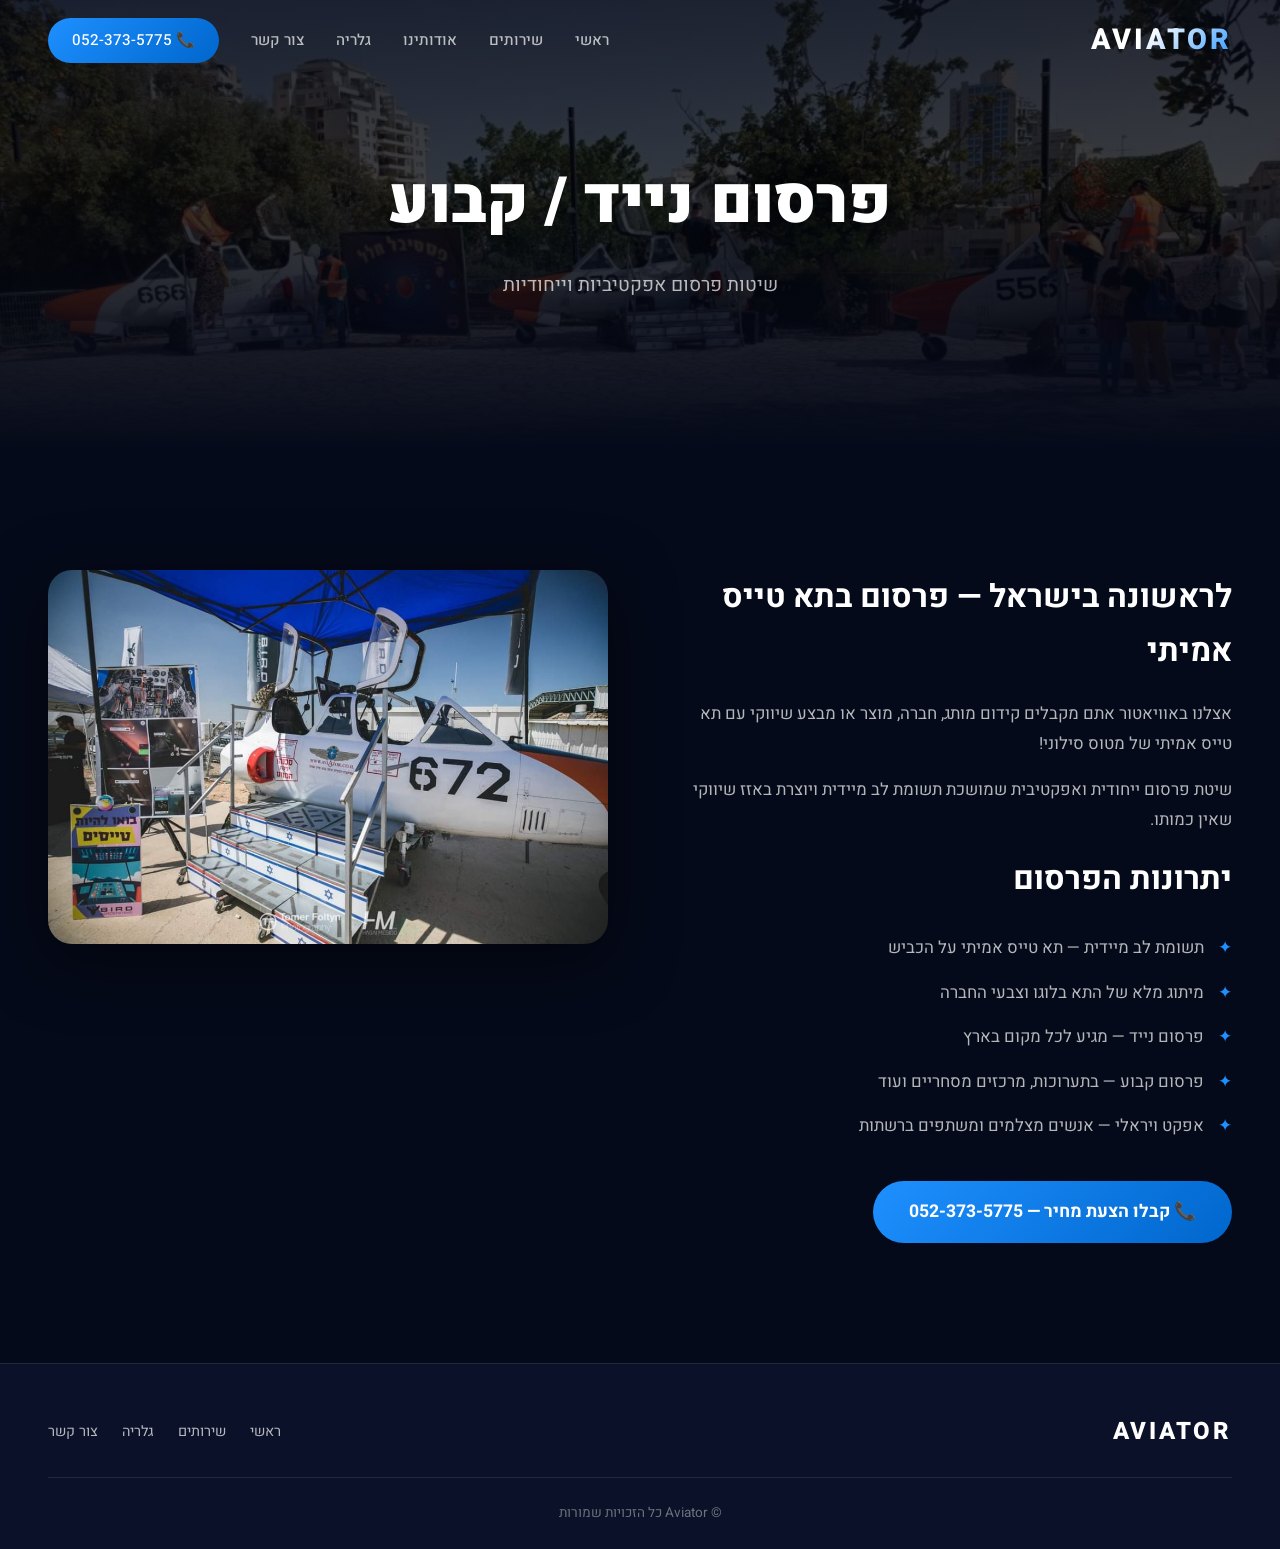
==== advertising.html @ 3ad4fd41 "first commit" ====
<!DOCTYPE html>
<html lang="he" dir="rtl">

<head>
    <meta charset="UTF-8">
    <meta name="viewport" content="width=device-width, initial-scale=1.0">
    <title>פרסום — AVIATOR</title>
    <meta name="description" content="קידום מותג, חברה, מוצר או מבצע שיווקי עם תא טייס אמיתי של מטוס סילוני">
    <link rel="stylesheet" href="styles.css">
</head>

<body>
    <nav class="navbar scrolled" id="navbar">
        <div class="container">
            <a href="index.html" class="nav-logo">AVIATOR</a>
            <div class="nav-links" id="navLinks">
                <a href="index.html">ראשי</a><a href="index.html#services">שירותים</a><a
                    href="index.html#about">אודותינו</a><a href="gallery.html">גלריה</a><a href="index.html#contact">צור
                    קשר</a>
                <a href="tel:+972523735775" class="nav-cta">📞 052-373-5775</a>
            </div>
            <button class="nav-toggle" id="navToggle"
                aria-label="תפריט"><span></span><span></span><span></span></button>
        </div>
    </nav>

    <section class="page-hero">
        <div class="hero-bg"><img src="images/service-advertising.jpg" alt="פרסום"></div>
        <div class="hero-overlay"></div>
        <div class="page-hero-content">
            <h1 class="reveal">פרסום נייד / קבוע</h1>
            <p class="reveal reveal-delay-1">שיטות פרסום אפקטיביות וייחודיות</p>
        </div>
    </section>

    <section class="page-content">
        <div class="container">
            <div class="page-content-grid">
                <div class="page-text reveal">
                    <h2>לראשונה בישראל — פרסום בתא טייס אמיתי</h2>
                    <p>אצלנו באוויאטור אתם מקבלים קידום מותג, חברה, מוצר או מבצע שיווקי עם תא טייס אמיתי של מטוס סילוני!
                    </p>
                    <p>שיטת פרסום ייחודית ואפקטיבית שמושכת תשומת לב מיידית ויוצרת באזז שיווקי שאין כמותו.</p>

                    <h2>יתרונות הפרסום</h2>
                    <ul>
                        <li>תשומת לב מיידית — תא טייס אמיתי על הכביש</li>
                        <li>מיתוג מלא של התא בלוגו וצבעי החברה</li>
                        <li>פרסום נייד — מגיע לכל מקום בארץ</li>
                        <li>פרסום קבוע — בתערוכות, מרכזים מסחריים ועוד</li>
                        <li>אפקט ויראלי — אנשים מצלמים ומשתפים ברשתות</li>
                    </ul>

                    <div style="margin-top: 32px;">
                        <a href="tel:+972523735775" class="btn-primary">📞 קבלו הצעת מחיר — 052-373-5775</a>
                    </div>
                </div>
                <div class="page-image reveal reveal-delay-2">
                    <img src="images/cockpit-outdoor.jpg" alt="פרסום עם תא טייס">
                </div>
            </div>
        </div>
    </section>

    <footer class="footer">
        <div class="container">
            <div class="footer-content">
                <div class="footer-logo">AVIATOR</div>
                <div class="footer-links"><a href="index.html">ראשי</a><a href="index.html#services">שירותים</a><a
                        href="gallery.html">גלריה</a><a href="index.html#contact">צור קשר</a></div>
            </div>
            <div class="footer-bottom">
                <p>© Aviator כל הזכויות שמורות</p>
            </div>
        </div>
    </footer>
    <script src="script.js"></script>
</body>

</html>
---- styles.css ----
/* ═══════════════════════════════════════════════
   AVIATOR — Modern Redesign
   Premium Dark Aviation Theme
   ═══════════════════════════════════════════════ */

@import url('https://fonts.googleapis.com/css2?family=Heebo:wght@300;400;500;600;700;800;900&display=swap');

/* ── CSS Variables ── */
:root {
    --bg-primary: #050a1a;
    --bg-secondary: #0a1128;
    --bg-card: rgba(15, 25, 60, 0.7);
    --bg-glass: rgba(255, 255, 255, 0.05);
    --border-glass: rgba(255, 255, 255, 0.1);

    --text-primary: #ffffff;
    --text-secondary: rgba(255, 255, 255, 0.7);
    --text-muted: rgba(255, 255, 255, 0.4);

    --accent-blue: #1e90ff;
    --accent-blue-glow: rgba(30, 144, 255, 0.3);
    --accent-amber: #f59e0b;
    --accent-amber-glow: rgba(245, 158, 11, 0.3);
    --accent-gradient: linear-gradient(135deg, #1e90ff, #0066cc);
    --accent-gradient-hover: linear-gradient(135deg, #3da0ff, #1e90ff);

    --radius-sm: 8px;
    --radius-md: 16px;
    --radius-lg: 24px;
    --radius-xl: 32px;

    --shadow-sm: 0 2px 8px rgba(0, 0, 0, 0.3);
    --shadow-md: 0 8px 32px rgba(0, 0, 0, 0.4);
    --shadow-lg: 0 16px 64px rgba(0, 0, 0, 0.5);
    --shadow-glow: 0 0 40px var(--accent-blue-glow);

    --transition-fast: 0.2s cubic-bezier(0.4, 0, 0.2, 1);
    --transition-smooth: 0.4s cubic-bezier(0.4, 0, 0.2, 1);
    --transition-bounce: 0.5s cubic-bezier(0.34, 1.56, 0.64, 1);

    --container-max: 1280px;
    --section-padding: clamp(60px, 10vw, 120px);
}

/* ── Reset ── */
*,
*::before,
*::after {
    margin: 0;
    padding: 0;
    box-sizing: border-box;
}

html {
    scroll-behavior: smooth;
    font-size: 16px;
}

body {
    font-family: 'Heebo', sans-serif;
    background: var(--bg-primary);
    color: var(--text-primary);
    direction: rtl;
    min-height: 100vh;
    overflow-x: hidden;
    line-height: 1.7;
    -webkit-font-smoothing: antialiased;
}

img {
    max-width: 100%;
    height: auto;
    display: block;
}

a {
    text-decoration: none;
    color: inherit;
}

ul {
    list-style: none;
}

.container {
    max-width: var(--container-max);
    margin: 0 auto;
    padding: 0 clamp(20px, 4vw, 48px);
}

/* ── Section Animations ── */
.reveal {
    opacity: 0;
    transform: translateY(40px);
    transition: opacity 0.8s ease, transform 0.8s ease;
}

.reveal.visible {
    opacity: 1;
    transform: translateY(0);
}

.reveal-delay-1 {
    transition-delay: 0.1s;
}

.reveal-delay-2 {
    transition-delay: 0.2s;
}

.reveal-delay-3 {
    transition-delay: 0.3s;
}

.reveal-delay-4 {
    transition-delay: 0.4s;
}

.reveal-delay-5 {
    transition-delay: 0.5s;
}

.reveal-delay-6 {
    transition-delay: 0.6s;
}

/* ═══════════════════════════════════════════════
   NAVIGATION
   ═══════════════════════════════════════════════ */
.navbar {
    position: fixed;
    top: 0;
    right: 0;
    left: 0;
    z-index: 1000;
    padding: 16px 0;
    background: transparent;
    transition: background var(--transition-smooth), backdrop-filter var(--transition-smooth), padding var(--transition-smooth);
}

.navbar.scrolled {
    background: rgba(5, 10, 26, 0.85);
    backdrop-filter: blur(20px);
    -webkit-backdrop-filter: blur(20px);
    border-bottom: 1px solid var(--border-glass);
    padding: 10px 0;
}

.navbar .container {
    display: flex;
    align-items: center;
    justify-content: space-between;
}

.nav-logo {
    font-size: 1.8rem;
    font-weight: 800;
    letter-spacing: 3px;
    background: linear-gradient(135deg, #fff 40%, var(--accent-blue));
    -webkit-background-clip: text;
    -webkit-text-fill-color: transparent;
    background-clip: text;
}

.nav-logo span {
    -webkit-text-fill-color: var(--accent-amber);
    color: var(--accent-amber);
}

.nav-links {
    display: flex;
    align-items: center;
    gap: 32px;
}

.nav-links a {
    font-size: 0.95rem;
    font-weight: 500;
    color: var(--text-secondary);
    position: relative;
    transition: color var(--transition-fast);
}

.nav-links a::after {
    content: '';
    position: absolute;
    bottom: -4px;
    right: 0;
    width: 0;
    height: 2px;
    background: var(--accent-blue);
    transition: width var(--transition-smooth);
}

.nav-links a:hover {
    color: var(--text-primary);
}

.nav-links a:hover::after {
    width: 100%;
}

.nav-cta {
    display: inline-flex;
    align-items: center;
    gap: 8px;
    padding: 10px 24px;
    background: var(--accent-gradient);
    color: #fff !important;
    border-radius: 50px;
    font-weight: 600;
    font-size: 0.95rem;
    transition: transform var(--transition-fast), box-shadow var(--transition-fast);
    border: none;
    cursor: pointer;
}

.nav-cta:hover {
    transform: translateY(-2px);
    box-shadow: var(--shadow-glow);
}

.nav-cta::after {
    display: none !important;
}

/* Mobile nav */
.nav-toggle {
    display: none;
    flex-direction: column;
    gap: 5px;
    cursor: pointer;
    background: none;
    border: none;
    padding: 8px;
}

.nav-toggle span {
    width: 24px;
    height: 2px;
    background: var(--text-primary);
    transition: var(--transition-fast);
    border-radius: 2px;
}

/* ═══════════════════════════════════════════════
   HERO SECTION
   ═══════════════════════════════════════════════ */
.hero {
    position: relative;
    min-height: 100vh;
    display: flex;
    align-items: center;
    justify-content: center;
    overflow: hidden;
}

.hero-bg {
    position: absolute;
    inset: 0;
    z-index: 0;
}

.hero-bg img {
    width: 100%;
    height: 100%;
    object-fit: cover;
    object-position: center 30%;
    filter: brightness(0.35) saturate(1.2);
}

.hero-overlay {
    position: absolute;
    inset: 0;
    background:
        linear-gradient(180deg,
            rgba(5, 10, 26, 0.5) 0%,
            rgba(5, 10, 26, 0.2) 40%,
            rgba(5, 10, 26, 0.6) 70%,
            rgba(5, 10, 26, 1) 100%);
    z-index: 1;
}

.hero-content {
    position: relative;
    z-index: 2;
    text-align: center;
    max-width: 900px;
    padding: 0 24px;
}

.hero-badge {
    display: inline-flex;
    align-items: center;
    gap: 8px;
    padding: 8px 20px;
    background: var(--bg-glass);
    border: 1px solid var(--border-glass);
    border-radius: 50px;
    font-size: 0.85rem;
    font-weight: 500;
    color: var(--accent-amber);
    margin-bottom: 24px;
    backdrop-filter: blur(10px);
}

.hero-badge::before {
    content: '✈';
    font-size: 1rem;
}

.hero-title {
    font-size: clamp(2.5rem, 6vw, 4.5rem);
    font-weight: 900;
    line-height: 1.15;
    margin-bottom: 20px;
    letter-spacing: -1px;
}

.hero-title .highlight {
    background: linear-gradient(135deg, var(--accent-blue), var(--accent-amber));
    -webkit-background-clip: text;
    -webkit-text-fill-color: transparent;
    background-clip: text;
}

.hero-subtitle {
    font-size: clamp(1.1rem, 2vw, 1.35rem);
    color: var(--text-secondary);
    margin-bottom: 40px;
    max-width: 700px;
    margin-left: auto;
    margin-right: auto;
    font-weight: 300;
    line-height: 1.8;
}

.hero-actions {
    display: flex;
    align-items: center;
    justify-content: center;
    gap: 16px;
    flex-wrap: wrap;
}

.btn-primary {
    display: inline-flex;
    align-items: center;
    gap: 10px;
    padding: 16px 36px;
    background: var(--accent-gradient);
    color: #fff;
    border-radius: 50px;
    font-weight: 700;
    font-size: 1.1rem;
    transition: transform var(--transition-fast), box-shadow var(--transition-fast);
    border: none;
    cursor: pointer;
    font-family: inherit;
}

.btn-primary:hover {
    transform: translateY(-3px);
    box-shadow: 0 12px 40px var(--accent-blue-glow);
}

.btn-secondary {
    display: inline-flex;
    align-items: center;
    gap: 10px;
    padding: 16px 36px;
    background: transparent;
    color: var(--text-primary);
    border: 2px solid var(--border-glass);
    border-radius: 50px;
    font-weight: 600;
    font-size: 1.1rem;
    transition: var(--transition-fast);
    cursor: pointer;
    font-family: inherit;
    backdrop-filter: blur(8px);
}

.btn-secondary:hover {
    background: var(--bg-glass);
    border-color: var(--accent-blue);
    transform: translateY(-3px);
}

.hero-scroll-indicator {
    position: absolute;
    bottom: 32px;
    left: 50%;
    transform: translateX(-50%);
    z-index: 2;
    display: flex;
    flex-direction: column;
    align-items: center;
    gap: 8px;
    color: var(--text-muted);
    font-size: 0.8rem;
    animation: bounce 2s infinite;
}

.hero-scroll-indicator .arrow {
    width: 24px;
    height: 24px;
    border-left: 2px solid var(--text-muted);
    border-bottom: 2px solid var(--text-muted);
    transform: rotate(-45deg);
}

@keyframes bounce {

    0%,
    100% {
        transform: translateX(-50%) translateY(0);
    }

    50% {
        transform: translateX(-50%) translateY(10px);
    }
}

/* ═══════════════════════════════════════════════
   SECTION HEADERS
   ═══════════════════════════════════════════════ */
.section-header {
    text-align: center;
    margin-bottom: 64px;
}

.section-tag {
    display: inline-flex;
    align-items: center;
    gap: 8px;
    padding: 6px 16px;
    background: var(--accent-blue-glow);
    border: 1px solid rgba(30, 144, 255, 0.2);
    border-radius: 50px;
    font-size: 0.8rem;
    font-weight: 600;
    color: var(--accent-blue);
    text-transform: uppercase;
    letter-spacing: 2px;
    margin-bottom: 16px;
}

.section-title {
    font-size: clamp(2rem, 4vw, 3rem);
    font-weight: 800;
    margin-bottom: 16px;
    line-height: 1.2;
}

.section-subtitle {
    font-size: 1.1rem;
    color: var(--text-secondary);
    max-width: 600px;
    margin: 0 auto;
    font-weight: 300;
}

/* ═══════════════════════════════════════════════
   SERVICES SECTION
   ═══════════════════════════════════════════════ */
.services {
    padding: var(--section-padding) 0;
    position: relative;
}

.services::before {
    content: '';
    position: absolute;
    top: -200px;
    left: 50%;
    width: 600px;
    height: 600px;
    background: radial-gradient(circle, var(--accent-blue-glow) 0%, transparent 70%);
    transform: translateX(-50%);
    pointer-events: none;
    opacity: 0.3;
}

.services-grid {
    display: grid;
    grid-template-columns: repeat(3, 1fr);
    gap: 24px;
}

.service-card {
    position: relative;
    border-radius: var(--radius-lg);
    overflow: hidden;
    cursor: pointer;
    aspect-ratio: 4 / 3;
}

.service-card img {
    width: 100%;
    height: 100%;
    object-fit: cover;
    transition: transform 0.6s ease, filter 0.6s ease;
}

.service-card:hover img {
    transform: scale(1.1);
    filter: brightness(0.3);
}

.service-card-overlay {
    position: absolute;
    inset: 0;
    background: linear-gradient(180deg,
            transparent 30%,
            rgba(5, 10, 26, 0.7) 70%,
            rgba(5, 10, 26, 0.95) 100%);
    display: flex;
    flex-direction: column;
    justify-content: flex-end;
    padding: 32px;
    transition: background var(--transition-smooth);
}

.service-card:hover .service-card-overlay {
    background: linear-gradient(180deg,
            rgba(5, 10, 26, 0.4) 0%,
            rgba(5, 10, 26, 0.9) 100%);
}

.service-card-icon {
    width: 48px;
    height: 48px;
    background: var(--accent-gradient);
    border-radius: 12px;
    display: flex;
    align-items: center;
    justify-content: center;
    font-size: 1.4rem;
    margin-bottom: 16px;
    transition: transform var(--transition-bounce);
}

.service-card:hover .service-card-icon {
    transform: scale(1.15);
}

.service-card h3 {
    font-size: 1.4rem;
    font-weight: 700;
    margin-bottom: 8px;
}

.service-card p {
    font-size: 0.9rem;
    color: var(--text-secondary);
    opacity: 0;
    transform: translateY(10px);
    transition: opacity var(--transition-smooth), transform var(--transition-smooth);
    line-height: 1.6;
}

.service-card:hover p {
    opacity: 1;
    transform: translateY(0);
}

.service-card-arrow {
    position: absolute;
    top: 24px;
    left: 24px;
    width: 40px;
    height: 40px;
    background: var(--bg-glass);
    border: 1px solid var(--border-glass);
    border-radius: 50%;
    display: flex;
    align-items: center;
    justify-content: center;
    font-size: 1.1rem;
    opacity: 0;
    transform: translateY(10px) rotate(-45deg);
    transition: var(--transition-smooth);
}

.service-card:hover .service-card-arrow {
    opacity: 1;
    transform: translateY(0) rotate(-45deg);
}

/* ═══════════════════════════════════════════════
   ABOUT SECTION
   ═══════════════════════════════════════════════ */
.about {
    padding: var(--section-padding) 0;
    position: relative;
}

.about-grid {
    display: grid;
    grid-template-columns: 1.2fr 1fr;
    gap: 64px;
    align-items: center;
}

.about-text h2 {
    font-size: clamp(2rem, 4vw, 3rem);
    font-weight: 800;
    margin-bottom: 24px;
    line-height: 1.2;
}

.about-text .highlight-text {
    color: var(--accent-blue);
}

.about-text p {
    color: var(--text-secondary);
    font-size: 1.05rem;
    margin-bottom: 20px;
    line-height: 1.8;
}

.about-stats {
    display: grid;
    grid-template-columns: repeat(3, 1fr);
    gap: 24px;
    margin-top: 40px;
}

.stat-item {
    text-align: center;
    padding: 24px 16px;
    background: var(--bg-glass);
    border: 1px solid var(--border-glass);
    border-radius: var(--radius-md);
    transition: var(--transition-smooth);
}

.stat-item:hover {
    background: var(--accent-blue-glow);
    border-color: rgba(30, 144, 255, 0.3);
    transform: translateY(-4px);
}

.stat-number {
    font-size: 2.2rem;
    font-weight: 800;
    color: var(--accent-blue);
    display: block;
    margin-bottom: 4px;
}

.stat-label {
    font-size: 0.85rem;
    color: var(--text-secondary);
    font-weight: 500;
}

.about-images {
    position: relative;
}

.about-img-main {
    border-radius: var(--radius-lg);
    overflow: hidden;
    box-shadow: var(--shadow-lg);
}

.about-img-main img {
    width: 100%;
    height: 400px;
    object-fit: cover;
}

.about-img-float {
    position: absolute;
    bottom: -40px;
    right: -40px;
    width: 220px;
    border-radius: var(--radius-md);
    overflow: hidden;
    border: 4px solid var(--bg-primary);
    box-shadow: var(--shadow-md);
}

.about-img-float img {
    width: 100%;
    height: 160px;
    object-fit: cover;
}

/* ═══════════════════════════════════════════════
   GALLERY SECTION
   ═══════════════════════════════════════════════ */
.gallery {
    padding: var(--section-padding) 0;
    position: relative;
}

.gallery-grid {
    display: grid;
    grid-template-columns: repeat(4, 1fr);
    gap: 16px;
}

.gallery-item {
    border-radius: var(--radius-md);
    overflow: hidden;
    cursor: pointer;
    position: relative;
    aspect-ratio: 1;
}

.gallery-item:nth-child(1) {
    grid-column: span 2;
    grid-row: span 2;
    aspect-ratio: auto;
}

.gallery-item img {
    width: 100%;
    height: 100%;
    object-fit: cover;
    transition: transform 0.6s ease;
}

.gallery-item:hover img {
    transform: scale(1.08);
}

.gallery-item::after {
    content: '';
    position: absolute;
    inset: 0;
    background: linear-gradient(180deg, transparent 60%, rgba(5, 10, 26, 0.6) 100%);
    opacity: 0;
    transition: opacity var(--transition-smooth);
}

.gallery-item:hover::after {
    opacity: 1;
}

.gallery-cta {
    text-align: center;
    margin-top: 48px;
}

/* ═══════════════════════════════════════════════
   CLIENTS SECTION
   ═══════════════════════════════════════════════ */
.clients {
    padding: var(--section-padding) 0;
    position: relative;
    overflow: hidden;
}

.clients-track-wrapper {
    overflow: hidden;
    -webkit-mask-image: linear-gradient(90deg, transparent 0%, #000 8%, #000 92%, transparent 100%);
    mask-image: linear-gradient(90deg, transparent 0%, #000 8%, #000 92%, transparent 100%);
}

.clients-track {
    display: flex;
    gap: 24px;
    width: max-content;
    will-change: transform;
}

.client-card {
    flex-shrink: 0;
    width: 200px;
    background: var(--bg-glass);
    border: 1px solid var(--border-glass);
    border-radius: var(--radius-md);
    overflow: hidden;
    transition: var(--transition-smooth);
    cursor: default;
}

.client-card:hover {
    border-color: rgba(30, 144, 255, 0.4);
    transform: translateY(-6px);
    box-shadow: 0 12px 40px rgba(30, 144, 255, 0.15);
}

.client-card-photo {
    width: 100%;
    height: 140px;
    overflow: hidden;
}

.client-card-photo img {
    width: 100%;
    height: 100%;
    object-fit: cover;
    transition: transform 0.6s ease;
}

.client-card:hover .client-card-photo img {
    transform: scale(1.1);
}

.client-card-logo {
    padding: 12px 16px;
    display: flex;
    align-items: center;
    justify-content: center;
    min-height: 60px;
    background: rgba(255, 255, 255, 0.03);
}

.client-card-logo img {
    max-height: 40px;
    max-width: 100%;
    object-fit: contain;
    filter: brightness(1.2) contrast(1.1);
}

/* ═══════════════════════════════════════════════
   CLIENTS GALLERY (static grid on subpages)
   ═══════════════════════════════════════════════ */
.clients-gallery-section {
    padding: var(--section-padding) 0;
    background: var(--bg-dark);
}

.clients-gallery-grid {
    display: grid;
    grid-template-columns: repeat(5, 1fr);
    gap: 20px;
    margin-top: 48px;
}

.client-gallery-card {
    background: var(--glass-bg);
    border: 1px solid var(--glass-border);
    border-radius: 16px;
    overflow: hidden;
    transition: transform 0.3s ease, box-shadow 0.3s ease;
}

.client-gallery-card:hover {
    transform: translateY(-6px);
    box-shadow: 0 12px 40px rgba(0, 0, 0, 0.4);
}

.client-gallery-photo {
    width: 100%;
    aspect-ratio: 3/2;
    overflow: hidden;
}

.client-gallery-photo img {
    width: 100%;
    height: 100%;
    object-fit: cover;
    transition: transform 0.4s ease;
}

.client-gallery-card:hover .client-gallery-photo img {
    transform: scale(1.05);
}

.client-gallery-logo {
    padding: 16px;
    display: flex;
    align-items: center;
    justify-content: center;
    min-height: 60px;
    background: rgba(255, 255, 255, 0.03);
}

.client-gallery-logo img {
    max-height: 40px;
    max-width: 100%;
    object-fit: contain;
    filter: brightness(1.2) contrast(1.1);
}

@media (max-width: 1200px) {
    .clients-gallery-grid {
        grid-template-columns: repeat(4, 1fr);
    }
}

@media (max-width: 768px) {
    .clients-gallery-grid {
        grid-template-columns: repeat(2, 1fr);
        gap: 12px;
    }
}

/* ═══════════════════════════════════════════════
   CONTACT SECTION
   ═══════════════════════════════════════════════ */
.contact {
    padding: var(--section-padding) 0;
    position: relative;
}

.contact-grid {
    display: grid;
    grid-template-columns: 1fr 1.2fr;
    gap: 64px;
}

.contact-info h2 {
    font-size: clamp(2rem, 4vw, 2.8rem);
    font-weight: 800;
    margin-bottom: 16px;
}

.contact-info>p {
    color: var(--text-secondary);
    margin-bottom: 40px;
    font-size: 1.05rem;
}

.contact-methods {
    display: flex;
    flex-direction: column;
    gap: 20px;
}

.contact-method {
    display: flex;
    align-items: center;
    gap: 16px;
    padding: 20px;
    background: var(--bg-glass);
    border: 1px solid var(--border-glass);
    border-radius: var(--radius-md);
    transition: var(--transition-smooth);
}

.contact-method:hover {
    background: var(--accent-blue-glow);
    border-color: rgba(30, 144, 255, 0.3);
    transform: translateX(8px);
}

.contact-method-icon {
    width: 48px;
    height: 48px;
    background: var(--accent-gradient);
    border-radius: 12px;
    display: flex;
    align-items: center;
    justify-content: center;
    font-size: 1.3rem;
    flex-shrink: 0;
}

.contact-method-text h4 {
    font-weight: 600;
    font-size: 1rem;
    margin-bottom: 2px;
}

.contact-method-text p {
    color: var(--text-secondary);
    font-size: 0.9rem;
}

.contact-form {
    background: var(--bg-card);
    border: 1px solid var(--border-glass);
    border-radius: var(--radius-lg);
    padding: 40px;
    backdrop-filter: blur(16px);
}

.contact-form h3 {
    font-size: 1.5rem;
    font-weight: 700;
    margin-bottom: 24px;
}

.form-group {
    margin-bottom: 20px;
}

.form-group label {
    display: block;
    font-size: 0.9rem;
    font-weight: 500;
    color: var(--text-secondary);
    margin-bottom: 8px;
}

.form-group input,
.form-group textarea {
    width: 100%;
    padding: 14px 18px;
    background: var(--bg-glass);
    border: 1px solid var(--border-glass);
    border-radius: var(--radius-sm);
    color: var(--text-primary);
    font-family: inherit;
    font-size: 1rem;
    transition: border-color var(--transition-fast);
    outline: none;
}

.form-group input::placeholder,
.form-group textarea::placeholder {
    color: var(--text-muted);
}

.form-group input:focus,
.form-group textarea:focus {
    border-color: var(--accent-blue);
    box-shadow: 0 0 0 3px var(--accent-blue-glow);
}

.form-group textarea {
    resize: vertical;
    min-height: 120px;
}

.form-row {
    display: grid;
    grid-template-columns: 1fr 1fr;
    gap: 20px;
}

.form-submit {
    width: 100%;
    padding: 16px;
    background: var(--accent-gradient);
    color: #fff;
    border: none;
    border-radius: var(--radius-sm);
    font-family: inherit;
    font-size: 1.1rem;
    font-weight: 700;
    cursor: pointer;
    transition: transform var(--transition-fast), box-shadow var(--transition-fast);
}

.form-submit:hover {
    transform: translateY(-2px);
    box-shadow: 0 8px 32px var(--accent-blue-glow);
}

/* ═══════════════════════════════════════════════
   FOOTER
   ═══════════════════════════════════════════════ */
.footer {
    padding: 48px 0 24px;
    border-top: 1px solid var(--border-glass);
    background: var(--bg-secondary);
}

.footer-content {
    display: flex;
    align-items: center;
    justify-content: space-between;
    flex-wrap: wrap;
    gap: 16px;
}

.footer-logo {
    font-size: 1.5rem;
    font-weight: 800;
    letter-spacing: 3px;
}

.footer-logo span {
    color: var(--accent-amber);
}

.footer-links {
    display: flex;
    gap: 24px;
}

.footer-links a {
    color: var(--text-secondary);
    font-size: 0.9rem;
    transition: color var(--transition-fast);
}

.footer-links a:hover {
    color: var(--accent-blue);
}

.footer-bottom {
    text-align: center;
    padding-top: 24px;
    margin-top: 24px;
    border-top: 1px solid var(--border-glass);
    color: var(--text-muted);
    font-size: 0.85rem;
}

/* ═══════════════════════════════════════════════
   SERVICE DETAIL PAGES
   ═══════════════════════════════════════════════ */
.page-hero {
    position: relative;
    height: 50vh;
    min-height: 400px;
    display: flex;
    align-items: center;
    justify-content: center;
    overflow: hidden;
}

.page-hero .hero-bg img {
    filter: brightness(0.3) saturate(1.2);
}

.page-hero-content {
    position: relative;
    z-index: 2;
    text-align: center;
}

.page-hero-content h1 {
    font-size: clamp(2.5rem, 5vw, 4rem);
    font-weight: 900;
}

.page-hero-content p {
    color: var(--text-secondary);
    font-size: 1.2rem;
    margin-top: 12px;
}

.page-content {
    padding: var(--section-padding) 0;
}

.page-content-grid {
    display: grid;
    grid-template-columns: 1fr 1fr;
    gap: 64px;
    align-items: start;
}

.page-text h2 {
    font-size: 2rem;
    font-weight: 700;
    margin-bottom: 20px;
}

.page-text p {
    color: var(--text-secondary);
    font-size: 1.05rem;
    margin-bottom: 16px;
    line-height: 1.8;
}

.page-text ul {
    margin: 20px 0;
}

.page-text ul li {
    color: var(--text-secondary);
    font-size: 1.05rem;
    padding: 8px 0;
    padding-right: 28px;
    position: relative;
}

.page-text ul li::before {
    content: '✦';
    position: absolute;
    right: 0;
    color: var(--accent-blue);
}

.page-image {
    border-radius: var(--radius-lg);
    overflow: hidden;
    box-shadow: var(--shadow-lg);
}

.page-image img {
    width: 100%;
    height: 100%;
    object-fit: cover;
}

/* Full gallery page */
.full-gallery-grid {
    display: grid;
    grid-template-columns: repeat(auto-fill, minmax(280px, 1fr));
    gap: 16px;
}

.full-gallery-grid .gallery-item {
    aspect-ratio: 4/3;
}

/* ═══════════════════════════════════════════════
   RESPONSIVE
   ═══════════════════════════════════════════════ */
@media (max-width: 1024px) {
    .services-grid {
        grid-template-columns: repeat(2, 1fr);
    }

    .about-grid {
        grid-template-columns: 1fr;
        gap: 40px;
    }

    .about-img-float {
        display: none;
    }

    .contact-grid {
        grid-template-columns: 1fr;
    }

    .gallery-grid {
        grid-template-columns: repeat(3, 1fr);
    }

    .page-content-grid {
        grid-template-columns: 1fr;
        gap: 40px;
    }
}

@media (max-width: 768px) {
    .nav-links {
        position: fixed;
        top: 0;
        right: -100%;
        width: 280px;
        height: 100vh;
        background: var(--bg-secondary);
        flex-direction: column;
        padding: 80px 32px 32px;
        gap: 24px;
        transition: right var(--transition-smooth);
        border-left: 1px solid var(--border-glass);
        z-index: 999;
    }

    .nav-links.active {
        right: 0;
    }

    .nav-toggle {
        display: flex;
        z-index: 1001;
    }

    .services-grid {
        grid-template-columns: 1fr;
    }

    .gallery-grid {
        grid-template-columns: repeat(2, 1fr);
    }

    .gallery-item:nth-child(1) {
        grid-column: span 2;
    }

    .form-row {
        grid-template-columns: 1fr;
    }

    .about-stats {
        grid-template-columns: repeat(3, 1fr);
        gap: 12px;
    }

    .hero-actions {
        flex-direction: column;
    }

    .footer-content {
        flex-direction: column;
        text-align: center;
    }
}

@media (max-width: 480px) {
    .gallery-grid {
        grid-template-columns: 1fr;
    }

    .gallery-item:nth-child(1) {
        grid-column: span 1;
        grid-row: span 1;
    }

    .about-stats {
        grid-template-columns: 1fr;
    }
}
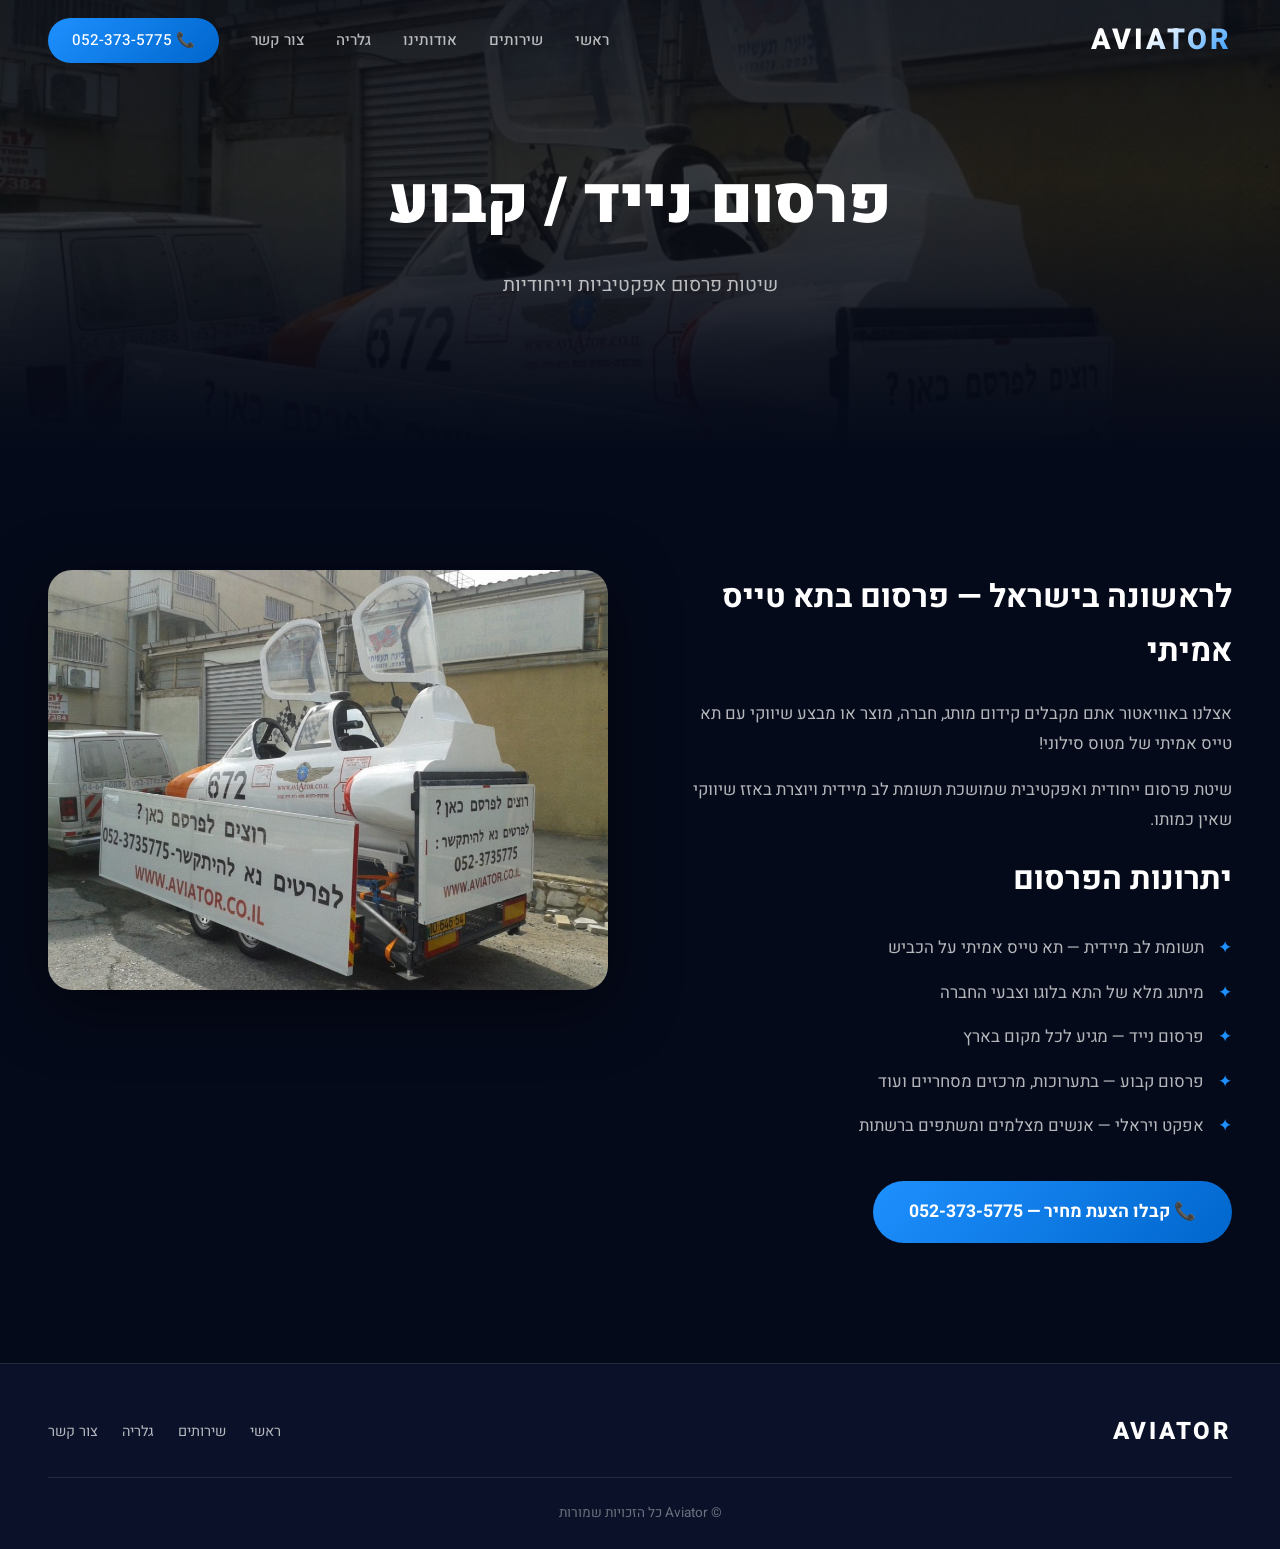
==== commit 8f859ad6: "fixed grid" ====
--- a/advertising.html
+++ b/advertising.html
@@ -25,7 +25,7 @@
     </nav>
 
     <section class="page-hero">
-        <div class="hero-bg"><img src="images/service-advertising.jpg" alt="פרסום"></div>
+        <div class="hero-bg"><img src="images/service-advertising-new.jpg" alt="פרסום"></div>
         <div class="hero-overlay"></div>
         <div class="page-hero-content">
             <h1 class="reveal">פרסום נייד / קבוע</h1>
@@ -56,7 +56,7 @@
                     </div>
                 </div>
                 <div class="page-image reveal reveal-delay-2">
-                    <img src="images/cockpit-outdoor.jpg" alt="פרסום עם תא טייס">
+                    <img src="images/service-advertising-new.jpg" alt="פרסום עם תא טייס">
                 </div>
             </div>
         </div>
--- a/styles.css
+++ b/styles.css
@@ -54,6 +54,8 @@
 html {
     scroll-behavior: smooth;
     font-size: 16px;
+    width: 100%;
+    overflow-x: hidden;
 }
 
 body {
@@ -62,6 +64,7 @@
     color: var(--text-primary);
     direction: rtl;
     min-height: 100vh;
+    width: 100%;
     overflow-x: hidden;
     line-height: 1.7;
     -webkit-font-smoothing: antialiased;
@@ -475,6 +478,7 @@
     top: -200px;
     left: 50%;
     width: 600px;
+    max-width: 100vw;
     height: 600px;
     background: radial-gradient(circle, var(--accent-blue-glow) 0%, transparent 70%);
     transform: translateX(-50%);
@@ -484,7 +488,7 @@
 
 .services-grid {
     display: grid;
-    grid-template-columns: repeat(3, 1fr);
+    grid-template-columns: repeat(4, 1fr);
     gap: 24px;
 }
 
@@ -518,6 +522,8 @@
     display: flex;
     flex-direction: column;
     justify-content: flex-end;
+    align-items: center;
+    text-align: center;
     padding: 32px;
     transition: background var(--transition-smooth);
 }
@@ -546,9 +552,17 @@
 }
 
 .service-card h3 {
-    font-size: 1.4rem;
+    font-size: 1.3rem;
     font-weight: 700;
     margin-bottom: 8px;
+    text-align: center;
+    width: 100%;
+    text-shadow:
+        -1px -1px 0 #000,
+        1px -1px 0 #000,
+        -1px 1px 0 #000,
+        1px 1px 0 #000,
+        0 0 8px rgba(0, 0, 0, 0.6);
 }
 
 .service-card p {
@@ -1186,6 +1200,183 @@
     object-fit: cover;
 }
 
+/* ═══════════════════════════════════════════════
+   WORKSHOP GALLERY
+   ═══════════════════════════════════════════════ */
+.workshop-gallery {
+    padding: var(--section-padding) 0;
+    position: relative;
+    background: var(--bg-secondary);
+}
+
+.workshop-gallery::before {
+    content: '';
+    position: absolute;
+    top: -100px;
+    left: 50%;
+    width: 500px;
+    max-width: 100vw;
+    height: 500px;
+    background: radial-gradient(circle, var(--accent-blue-glow) 0%, transparent 70%);
+    transform: translateX(-50%);
+    pointer-events: none;
+    opacity: 0.2;
+}
+
+.workshop-gallery-grid {
+    display: grid;
+    grid-template-columns: repeat(3, 1fr);
+    gap: 20px;
+}
+
+.workshop-gallery-item {
+    position: relative;
+    border-radius: var(--radius-lg);
+    overflow: hidden;
+    cursor: pointer;
+    aspect-ratio: 4/3;
+    display: block;
+    box-shadow: var(--shadow-md);
+    transition: transform 0.4s ease, box-shadow 0.4s ease;
+}
+
+.workshop-gallery-item:nth-child(4) {
+    aspect-ratio: 3/4;
+    grid-row: span 2;
+}
+
+.workshop-gallery-item:nth-child(5) {
+    aspect-ratio: 3/4;
+    grid-row: span 2;
+}
+
+.workshop-gallery-item:hover {
+    transform: translateY(-6px);
+    box-shadow: 0 16px 48px rgba(30, 144, 255, 0.2);
+}
+
+.workshop-gallery-item img {
+    width: 100%;
+    height: 100%;
+    object-fit: cover;
+    transition: transform 0.6s ease;
+}
+
+.workshop-gallery-item:hover img {
+    transform: scale(1.08);
+}
+
+.workshop-gallery-overlay {
+    position: absolute;
+    inset: 0;
+    background: linear-gradient(180deg, transparent 50%, rgba(5, 10, 26, 0.7) 100%);
+    display: flex;
+    align-items: center;
+    justify-content: center;
+    opacity: 0;
+    transition: opacity 0.4s ease;
+}
+
+.workshop-gallery-item:hover .workshop-gallery-overlay {
+    opacity: 1;
+}
+
+.workshop-gallery-zoom {
+    width: 56px;
+    height: 56px;
+    background: var(--accent-gradient);
+    border-radius: 50%;
+    display: flex;
+    align-items: center;
+    justify-content: center;
+    font-size: 1.5rem;
+    box-shadow: 0 8px 32px var(--accent-blue-glow);
+    transform: scale(0.8);
+    transition: transform 0.3s ease;
+}
+
+.workshop-gallery-item:hover .workshop-gallery-zoom {
+    transform: scale(1);
+}
+
+/* Lightbox */
+.lightbox-overlay {
+    position: fixed;
+    inset: 0;
+    z-index: 9999;
+    background: rgba(5, 10, 26, 0.92);
+    backdrop-filter: blur(16px);
+    display: flex;
+    align-items: center;
+    justify-content: center;
+    opacity: 0;
+    pointer-events: none;
+    transition: opacity 0.4s ease;
+    padding: 40px;
+}
+
+.lightbox-overlay:target {
+    opacity: 1;
+    pointer-events: auto;
+}
+
+.lightbox-overlay img {
+    max-width: 90%;
+    max-height: 85vh;
+    object-fit: contain;
+    border-radius: var(--radius-lg);
+    box-shadow: 0 24px 80px rgba(0, 0, 0, 0.6);
+    transform: scale(0.9);
+    transition: transform 0.4s ease;
+}
+
+.lightbox-overlay:target img {
+    transform: scale(1);
+}
+
+.lightbox-close {
+    position: absolute;
+    top: 24px;
+    left: 32px;
+    width: 48px;
+    height: 48px;
+    background: var(--bg-glass);
+    border: 1px solid var(--border-glass);
+    border-radius: 50%;
+    display: flex;
+    align-items: center;
+    justify-content: center;
+    font-size: 2rem;
+    color: var(--text-primary);
+    text-decoration: none;
+    transition: background 0.3s ease, transform 0.3s ease;
+    z-index: 10;
+}
+
+.lightbox-close:hover {
+    background: rgba(255, 255, 255, 0.15);
+    transform: rotate(90deg);
+}
+
+@media (max-width: 1024px) {
+    .workshop-gallery-grid {
+        grid-template-columns: repeat(2, 1fr);
+    }
+
+    .workshop-gallery-item:nth-child(4),
+    .workshop-gallery-item:nth-child(5) {
+        grid-row: span 1;
+        aspect-ratio: 4/3;
+    }
+}
+
+@media (max-width: 480px) {
+    .workshop-gallery-grid {
+        grid-template-columns: 1fr;
+        gap: 16px;
+    }
+}
+
 /* Full gallery page */
 .full-gallery-grid {
     display: grid;
@@ -1232,20 +1423,21 @@
     .nav-links {
         position: fixed;
         top: 0;
-        right: -100%;
+        right: 0;
         width: 280px;
         height: 100vh;
         background: var(--bg-secondary);
         flex-direction: column;
         padding: 80px 32px 32px;
         gap: 24px;
-        transition: right var(--transition-smooth);
+        transform: translateX(100%);
+        transition: transform var(--transition-smooth);
         border-left: 1px solid var(--border-glass);
         z-index: 999;
     }
 
     .nav-links.active {
-        right: 0;
+        transform: translateX(0);
     }
 
     .nav-toggle {
@@ -1276,6 +1468,20 @@
 
     .hero-actions {
         flex-direction: column;
+        width: 100%;
+    }
+
+    .hero-actions a {
+        width: 100%;
+        justify-content: center;
+    }
+
+    .hero-title {
+        font-size: clamp(2rem, 8vw, 2.5rem);
+    }
+
+    .hero-subtitle {
+        font-size: 1rem;
     }
 
     .footer-content {
